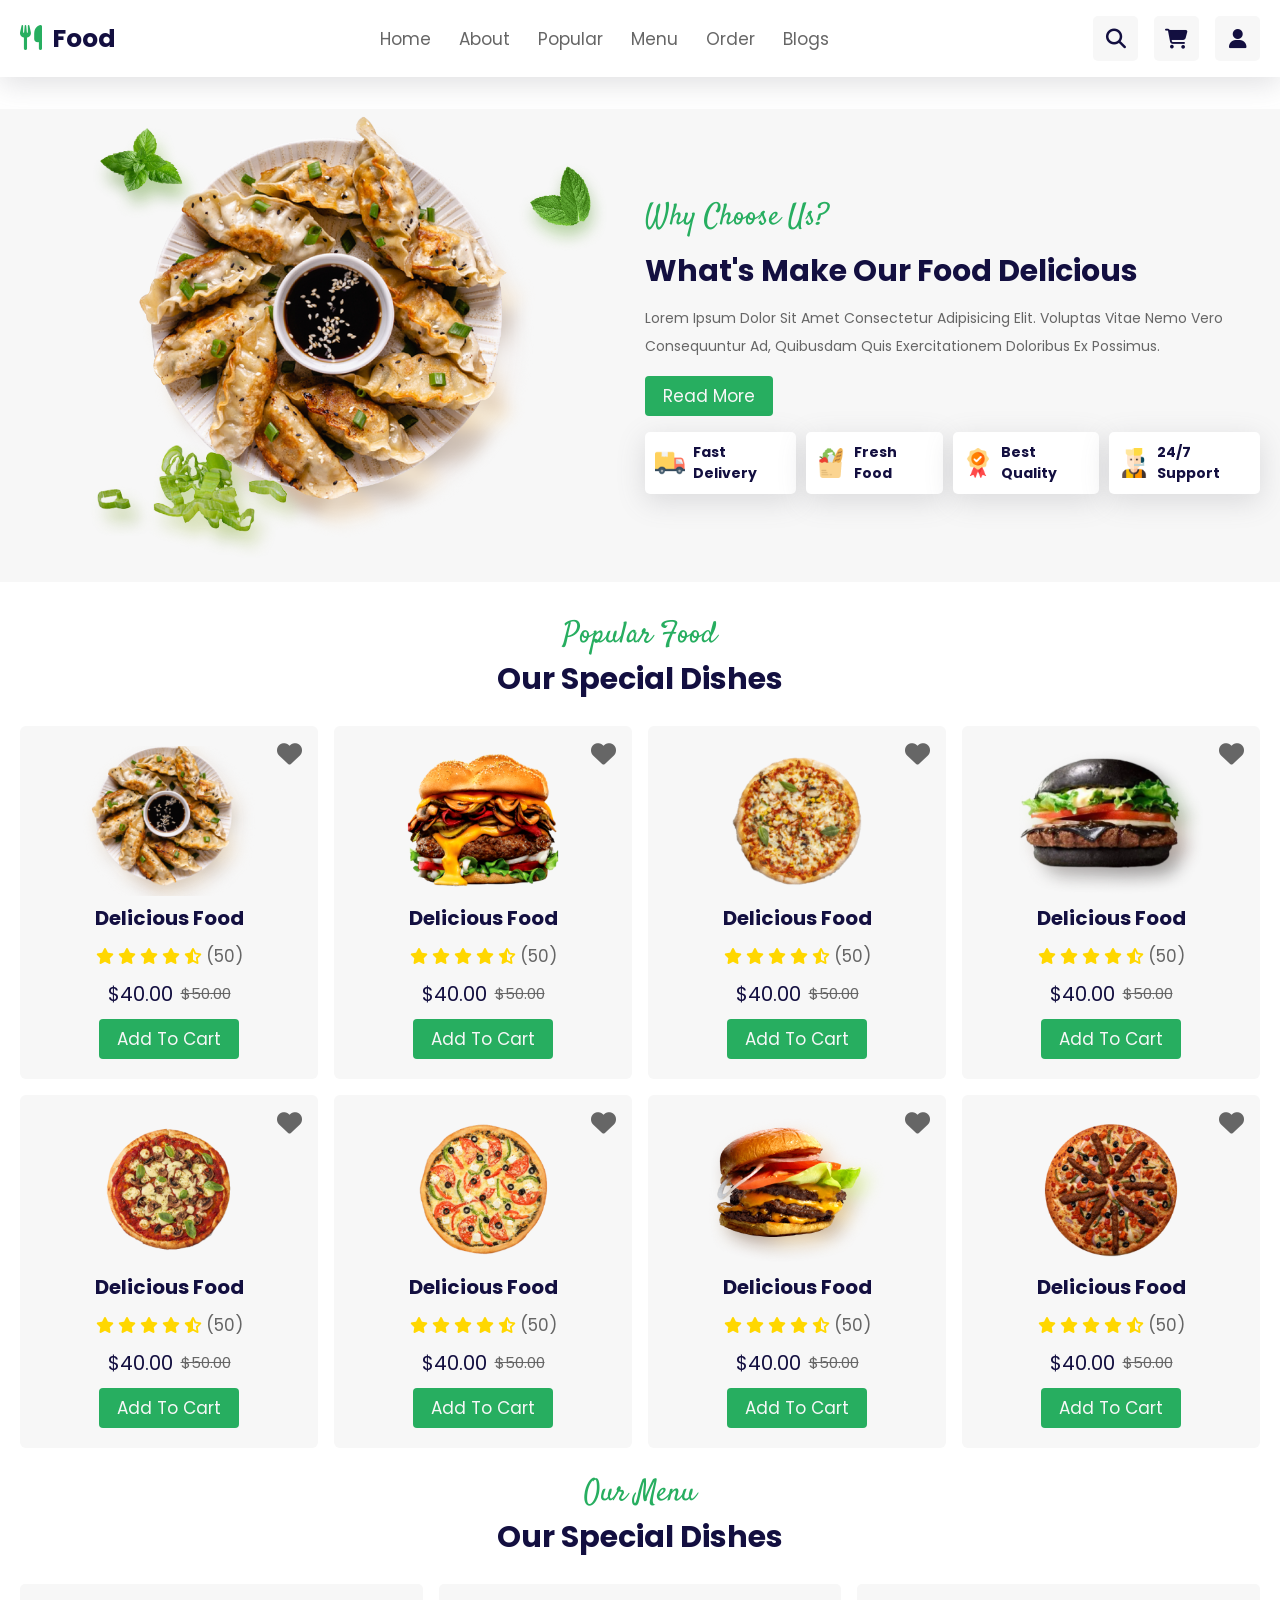
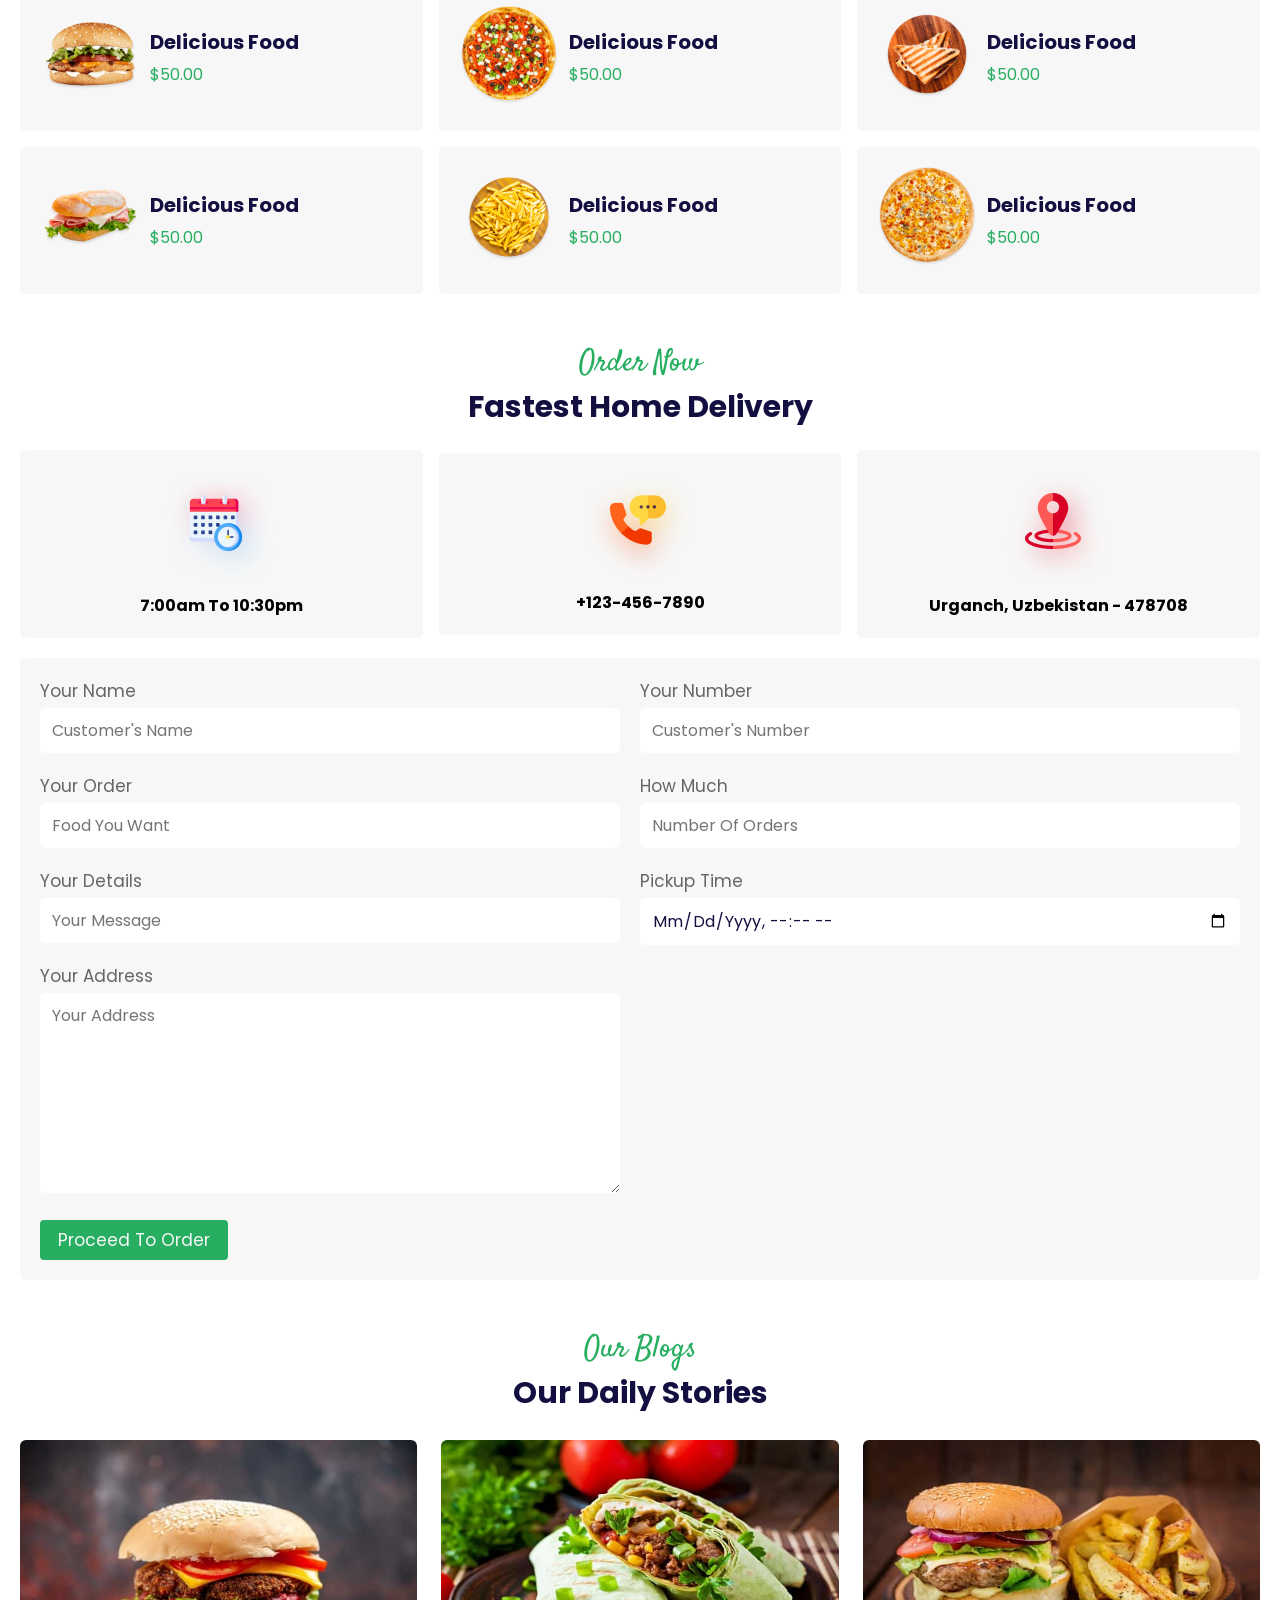
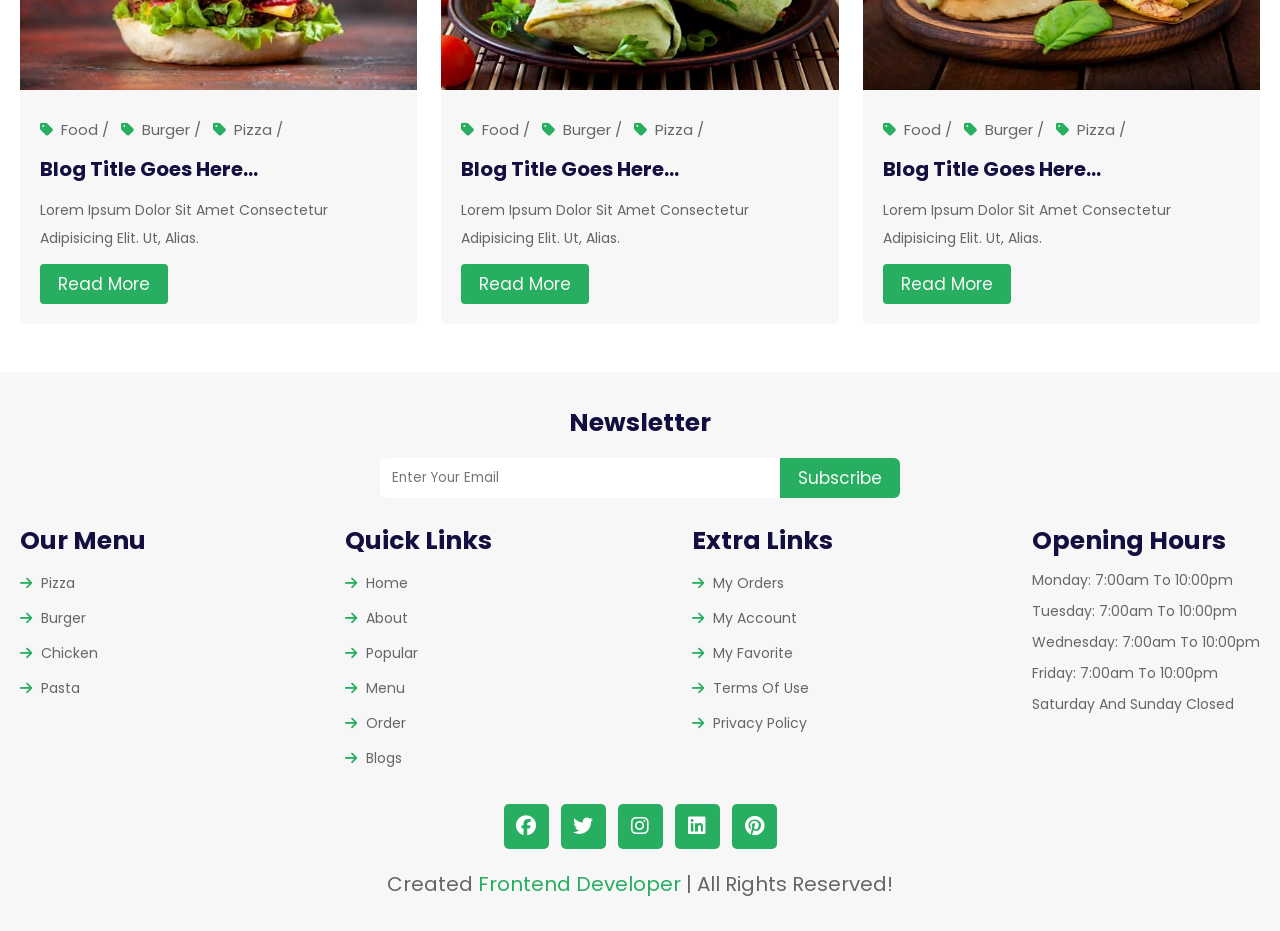
==== index.html @ 3de09784 "added food website" ====
<!DOCTYPE html>
<html lang="en">
  <head>
    <meta charset="UTF-8" />
    <meta name="viewport" content="width=device-width, initial-scale=1.0" />
    <title>Food website - Home page</title>
    <!-- Font awesome cdn link -->
    <link
      rel="stylesheet"
      href="https://cdnjs.cloudflare.com/ajax/libs/font-awesome/6.7.2/css/all.min.css"
      integrity="sha512-Evv84Mr4kqVGRNSgIGL/F/aIDqQb7xQ2vcrdIwxfjThSH8CSR7PBEakCr51Ck+w+/U6swU2Im1vVX0SVk9ABhg=="
      crossorigin="anonymous"
      referrerpolicy="no-referrer"
    />
    <!-- Favicon -->
    <link rel="shortcut icon" href="./images/favicon.jpg" type="image/x-icon" />
    <!-- CSS -->
    <link rel="stylesheet" href="./css/main.css" />
  </head>
  <body>
    <!-- Header section starts -->
    <header class="header">
      <div class="container">
        <div class="header__wrapper">
          <a href="#" class="header__logo">
            <i class="fa-solid fa-utensils"></i>
            <h2 class="header__title">Food</h2>
          </a>
          <nav class="header__navbar">
            <a href="#" class="header__link">Home</a>
            <a href="#" class="header__link">About</a>
            <a href="#" class="header__link">Popular</a>
            <a href="#" class="header__link">Menu</a>
            <a href="#" class="header__link">Order</a>
            <a href="#" class="header__link">Blogs</a>
          </nav>
          <div class="header__icons">
            <a href="./search.html" class="header__icon">
              <i class="fa-solid fa-magnifying-glass"></i>
            </a>
            <a href="./cart.html" class="header__icon">
              <i class="fa-solid fa-cart-shopping"></i>
            </a>
            <a href="./login.html" class="header__icon">
              <i class="fa-solid fa-user"></i>
            </a>
          </div>
        </div>
      </div>
    </header>
    <!-- Header section ends -->

    <!-- Category section starts -->

    <!-- Category sections ends -->

    <!-- About section starts -->
    <section class="about">
      <div class="container">
        <div class="about__wrapper">
          <div class="about__left">
            <img src="./images/about-img.png" alt="about image" />
          </div>
          <div class="about__right">
            <h3 class="about__subtitle section__subtitle">why choose us?</h3>
            <h2 class="about__title section__title">
              what's make our food delicious
            </h2>
            <p class="about__description section__description">
              Lorem ipsum dolor sit amet consectetur adipisicing elit. Voluptas
              vitae nemo vero consequuntur ad, quibusdam quis exercitationem
              doloribus ex possimus.
            </p>
            <button class="about__btn section__btn">Read more</button>
            <div class="about__cards">
              <div class="about__card">
                <img
                  class="about__card--image"
                  src="./images/serv-1.png"
                  alt="service 1 image"
                />
                <h4 class="about__card--title">fast delivery</h4>
              </div>
              <div class="about__card">
                <img
                  class="about__card--image"
                  src="./images/serv-2.png"
                  alt="service 2 image"
                />
                <h4 class="about__card--title">fresh food</h4>
              </div>
              <div class="about__card">
                <img
                  class="about__card--image"
                  src="./images/serv-3.png"
                  alt="service 3 image"
                />
                <h4 class="about__card--title">best quality</h4>
              </div>
              <div class="about__card">
                <img
                  class="about__card--image"
                  src="./images/serv-4.png"
                  alt="service 4 image"
                />
                <h4 class="about__card--title">24/7 support</h4>
              </div>
            </div>
          </div>
        </div>
      </div>
    </section>
    <!-- About section ends -->

    <!-- Popular section starts -->
    <div class="container">
      <div class="popular__wrapper">
        <div class="popular__top">
          <h3 class="popular__subtitle section__subtitle">Popular food</h3>
          <h2 class="popular__title section__title">Our special dishes</h2>
        </div>
        <div class="popular__bottom">
          <div class="popular__card">
            <span class="popular__card--heart">
              <i class="fa-solid fa-heart"></i>
            </span>
            <img
              class="popular__card--image"
              src="./images/food-1.png"
              alt="food 1 image"
            />
            <h3 class="popular__card--title">delicious food</h3>
            <div class="popular__card--stars">
              <i class="fa-solid fa-star"></i>
              <i class="fa-solid fa-star"></i>
              <i class="fa-solid fa-star"></i>
              <i class="fa-solid fa-star"></i>
              <i class="fa-solid fa-star-half-stroke"></i>
              <span>(50)</span>
            </div>
            <div class="popular__card--prices">
              <p class="popular__card--discount">$40.00</p>
              <p class="popular__card--price">$50.00</p>
            </div>
            <button class="popular__card--btn section__btn">Add to cart</button>
          </div>
          <div class="popular__card">
            <span class="popular__card--heart">
              <i class="fa-solid fa-heart"></i>
            </span>
            <img
              class="popular__card--image"
              src="./images/food-2.png"
              alt="food 2 image"
            />
            <h3 class="popular__card--title">delicious food</h3>
            <div class="popular__card--stars">
              <i class="fa-solid fa-star"></i>
              <i class="fa-solid fa-star"></i>
              <i class="fa-solid fa-star"></i>
              <i class="fa-solid fa-star"></i>
              <i class="fa-solid fa-star-half-stroke"></i>
              <span>(50)</span>
            </div>
            <div class="popular__card--prices">
              <p class="popular__card--discount">$40.00</p>
              <p class="popular__card--price">$50.00</p>
            </div>
            <button class="popular__card--btn section__btn">Add to cart</button>
          </div>
          <div class="popular__card">
            <span class="popular__card--heart">
              <i class="fa-solid fa-heart"></i>
            </span>
            <img
              class="popular__card--image"
              src="./images/food-3.png"
              alt="food 3 image"
            />
            <h3 class="popular__card--title">delicious food</h3>
            <div class="popular__card--stars">
              <i class="fa-solid fa-star"></i>
              <i class="fa-solid fa-star"></i>
              <i class="fa-solid fa-star"></i>
              <i class="fa-solid fa-star"></i>
              <i class="fa-solid fa-star-half-stroke"></i>
              <span>(50)</span>
            </div>
            <div class="popular__card--prices">
              <p class="popular__card--discount">$40.00</p>
              <p class="popular__card--price">$50.00</p>
            </div>
            <button class="popular__card--btn section__btn">Add to cart</button>
          </div>
          <div class="popular__card">
            <span class="popular__card--heart">
              <i class="fa-solid fa-heart"></i>
            </span>
            <img
              class="popular__card--image"
              src="./images/food-4.png"
              alt="food 4 image"
            />
            <h3 class="popular__card--title">delicious food</h3>
            <div class="popular__card--stars">
              <i class="fa-solid fa-star"></i>
              <i class="fa-solid fa-star"></i>
              <i class="fa-solid fa-star"></i>
              <i class="fa-solid fa-star"></i>
              <i class="fa-solid fa-star-half-stroke"></i>
              <span>(50)</span>
            </div>
            <div class="popular__card--prices">
              <p class="popular__card--discount">$40.00</p>
              <p class="popular__card--price">$50.00</p>
            </div>
            <button class="popular__card--btn section__btn">Add to cart</button>
          </div>
          <div class="popular__card">
            <span class="popular__card--heart">
              <i class="fa-solid fa-heart"></i>
            </span>
            <img
              class="popular__card--image"
              src="./images/food-5.png"
              alt="food 5 image"
            />
            <h3 class="popular__card--title">delicious food</h3>
            <div class="popular__card--stars">
              <i class="fa-solid fa-star"></i>
              <i class="fa-solid fa-star"></i>
              <i class="fa-solid fa-star"></i>
              <i class="fa-solid fa-star"></i>
              <i class="fa-solid fa-star-half-stroke"></i>
              <span>(50)</span>
            </div>
            <div class="popular__card--prices">
              <p class="popular__card--discount">$40.00</p>
              <p class="popular__card--price">$50.00</p>
            </div>
            <button class="popular__card--btn section__btn">Add to cart</button>
          </div>
          <div class="popular__card">
            <span class="popular__card--heart">
              <i class="fa-solid fa-heart"></i>
            </span>
            <img
              class="popular__card--image"
              src="./images/food-6.png"
              alt="food 6 image"
            />
            <h3 class="popular__card--title">delicious food</h3>
            <div class="popular__card--stars">
              <i class="fa-solid fa-star"></i>
              <i class="fa-solid fa-star"></i>
              <i class="fa-solid fa-star"></i>
              <i class="fa-solid fa-star"></i>
              <i class="fa-solid fa-star-half-stroke"></i>
              <span>(50)</span>
            </div>
            <div class="popular__card--prices">
              <p class="popular__card--discount">$40.00</p>
              <p class="popular__card--price">$50.00</p>
            </div>
            <button class="popular__card--btn section__btn">Add to cart</button>
          </div>
          <div class="popular__card">
            <span class="popular__card--heart">
              <i class="fa-solid fa-heart"></i>
            </span>
            <img
              class="popular__card--image"
              src="./images/food-7.png"
              alt="food 7 image"
            />
            <h3 class="popular__card--title">delicious food</h3>
            <div class="popular__card--stars">
              <i class="fa-solid fa-star"></i>
              <i class="fa-solid fa-star"></i>
              <i class="fa-solid fa-star"></i>
              <i class="fa-solid fa-star"></i>
              <i class="fa-solid fa-star-half-stroke"></i>
              <span>(50)</span>
            </div>
            <div class="popular__card--prices">
              <p class="popular__card--discount">$40.00</p>
              <p class="popular__card--price">$50.00</p>
            </div>
            <button class="popular__card--btn section__btn">Add to cart</button>
          </div>
          <div class="popular__card">
            <span class="popular__card--heart">
              <i class="fa-solid fa-heart"></i>
            </span>
            <img
              class="popular__card--image"
              src="./images/food-8.png"
              alt="food 8 image"
            />
            <h3 class="popular__card--title">delicious food</h3>
            <div class="popular__card--stars">
              <i class="fa-solid fa-star"></i>
              <i class="fa-solid fa-star"></i>
              <i class="fa-solid fa-star"></i>
              <i class="fa-solid fa-star"></i>
              <i class="fa-solid fa-star-half-stroke"></i>
              <span>(50)</span>
            </div>
            <div class="popular__card--prices">
              <p class="popular__card--discount">$40.00</p>
              <p class="popular__card--price">$50.00</p>
            </div>
            <button class="popular__card--btn section__btn">Add to cart</button>
          </div>
        </div>
      </div>
    </div>
    <!-- Popular section ends -->

    <!-- Menu section starts -->
    <div class="container">
      <div class="menu__wrapper">
        <div class="menu__top">
          <h3 class="menu__subtitle section__subtitle">Our menu</h3>
          <h2 class="menu__title section__title">Our special dishes</h2>
        </div>
        <div class="menu__bottom">
          <div class="menu__card">
            <div class="menu__card--left">
              <img src="./images/menu-1.png" alt="menu card image 1" />
            </div>
            <div class="menu__card--right">
              <h3 class="menu__card--title">Delicious food</h3>
              <p class="menu__card--price">$50.00</p>
            </div>
          </div>
          <div class="menu__card">
            <div class="menu__card--left">
              <img src="./images/menu-2.png" alt="menu card image 2" />
            </div>
            <div class="menu__card--right">
              <h3 class="menu__card--title">Delicious food</h3>
              <p class="menu__card--price">$50.00</p>
            </div>
          </div>
          <div class="menu__card">
            <div class="menu__card--left">
              <img src="./images/menu-3.png" alt="menu card image 3" />
            </div>
            <div class="menu__card--right">
              <h3 class="menu__card--title">Delicious food</h3>
              <p class="menu__card--price">$50.00</p>
            </div>
          </div>
          <div class="menu__card">
            <div class="menu__card--left">
              <img src="./images/menu-4.png" alt="menu card image 4" />
            </div>
            <div class="menu__card--right">
              <h3 class="menu__card--title">Delicious food</h3>
              <p class="menu__card--price">$50.00</p>
            </div>
          </div>
          <div class="menu__card">
            <div class="menu__card--left">
              <img src="./images/menu-5.png" alt="menu card image 5" />
            </div>
            <div class="menu__card--right">
              <h3 class="menu__card--title">Delicious food</h3>
              <p class="menu__card--price">$50.00</p>
            </div>
          </div>
          <div class="menu__card">
            <div class="menu__card--left">
              <img src="./images/menu-6.png" alt="menu card image 6" />
            </div>
            <div class="menu__card--right">
              <h3 class="menu__card--title">Delicious food</h3>
              <p class="menu__card--price">$50.00</p>
            </div>
          </div>
        </div>
      </div>
    </div>
    <!-- Menu section ends -->

    <!-- Order section starts -->
    <section class="order">
      <div class="container">
        <div class="order__wrapper">
          <div class="order__top">
            <h3 class="order__subtitle section__subtitle">Order now</h3>
            <h2 class="order__title section__title">Fastest home delivery</h2>
          </div>
          <div class="order__medium">
            <div class="order__card">
              <img
                class="order__card--image"
                src="./images/icon-1.png"
                alt="order icon 1 image"
              />
              <h4 class="order__card--title">7:00am to 10:30pm</h4>
            </div>
            <div class="order__card">
              <img
                class="order__card--image"
                src="./images/icon-2.png"
                alt="order icon 2 image"
              />
              <h4 class="order__card--title">+123-456-7890</h4>
            </div>
            <div class="order__card">
              <img
                class="order__card--image"
                src="./images/icon-3.png"
                alt="order icon 3 image"
              />
              <h4 class="order__card--title">urganch, uzbekistan - 478708</h4>
            </div>
          </div>
          <div class="order__bottom">
            <form class="order__form">
              <div class="order__form--left">
                <div class="order__form--block">
                  <label class="order__form--label" for="name">Your Name</label>
                  <input
                    class="order__form--input"
                    type="text"
                    id="name"
                    placeholder="customer's name"
                  />
                </div>
                <div class="order__form--block">
                  <label class="order__form--label" for="foodName"
                    >Your Order</label
                  >
                  <input
                    class="order__form--input"
                    type="text"
                    id="foodName"
                    placeholder="food you want"
                  />
                </div>
                <div class="order__form--block">
                  <label class="order__form--label" for="message"
                    >Your Details</label
                  >
                  <input
                    class="order__form--input"
                    type="text"
                    id="message"
                    placeholder="your message"
                  />
                </div>
                <div class="order__form--block">
                  <label class="order__form--label" for="address"
                    >Your Address</label
                  >
                  <textarea
                    class="order__form--textarea order__form--input"
                    id="address"
                    placeholder="your address"
                  ></textarea>
                </div>
                <button type="submit" class="order__form--btn section__btn">
                  Proceed to order
                </button>
              </div>
              <div class="order__form--right">
                <div class="order__form--block">
                  <label class="order__form--label" for="phoneNumber"
                    >Your Number</label
                  >
                  <input
                    class="order__form--input"
                    type="number"
                    id="phoneNumber"
                    placeholder="customer's number"
                  />
                </div>
                <div class="order__form--block">
                  <label class="order__form--label" for="orderNumber"
                    >How much</label
                  >
                  <input
                    class="order__form--input"
                    type="number"
                    id="orderNumber"
                    placeholder="number of orders"
                  />
                </div>
                <div class="order__form--block">
                  <label class="order__form--label" for="pickupTime"
                    >Pickup Time</label
                  >
                  <input
                    class="order__form--input"
                    type="datetime-local"
                    id="pickupTime"
                  />
                </div>
                <div class="order__form--location">
                  <iframe
                    src="https://www.google.com/maps/embed?pb=!1m18!1m12!1m3!1d2981.044442733924!2d60.28890351153205!3d41.65478177114727!2m3!1f0!2f0!3f0!3m2!1i1024!2i768!4f13.1!3m3!1m2!1s0x41de4968ad3966a5%3A0x35ac6c97935f113d!2sShavat%20Uztelecom!5e0!3m2!1suz!2s!4v1742819965395!5m2!1suz!2s"
                    width="600"
                    height="450"
                    style="border: 0"
                    allowfullscreen=""
                    loading="lazy"
                    referrerpolicy="no-referrer-when-downgrade"
                  ></iframe>
                </div>
              </div>
            </form>
          </div>
        </div>
      </div>
    </section>
    <!-- Order section ends -->

    <!-- Blog section starts -->
    <section class="blog">
      <div class="container">
        <div class="blog__wrapper">
          <div class="blog__top">
            <h3 class="blog__subtitle section__subtitle">Our blogs</h3>
            <h2 class="blog__title section__title">Our daily stories</h2>
          </div>
          <div class="blog__bottom">
            <div class="blog__card">
              <img
                class="blog__image"
                src="./images/blog-1.jpg"
                alt="blog 1 image"
              />
              <div class="blog__card--content">
                <div class="blog__tags">
                  <a href="#" class="blog__tag">
                    <i class="fa-solid fa-tag"></i>
                    Food /
                  </a>
                  <a href="#" class="blog__tag">
                    <i class="fa-solid fa-tag"></i>
                    Burger /
                  </a>
                  <a href="#" class="blog__tag">
                    <i class="fa-solid fa-tag"></i>
                    Pizza /
                  </a>
                </div>
                <h3 class="blog__card--title">blog title goes here...</h3>
                <p class="blog__card--description section__description">
                  Lorem ipsum dolor sit amet consectetur adipisicing elit. Ut,
                  alias.
                </p>
                <button class="blog__card--btn section__btn">Read More</button>
              </div>
            </div>
            <div class="blog__card">
              <img
                class="blog__image"
                src="./images/blog-2.jpg"
                alt="blog 2 image"
              />
              <div class="blog__card--content">
                <div class="blog__tags">
                  <a href="#" class="blog__tag">
                    <i class="fa-solid fa-tag"></i>
                    Food /
                  </a>
                  <a href="#" class="blog__tag">
                    <i class="fa-solid fa-tag"></i>
                    Burger /
                  </a>
                  <a href="#" class="blog__tag">
                    <i class="fa-solid fa-tag"></i>
                    Pizza /
                  </a>
                </div>
                <h3 class="blog__card--title">blog title goes here...</h3>
                <p class="blog__card--description section__description">
                  Lorem ipsum dolor sit amet consectetur adipisicing elit. Ut,
                  alias.
                </p>
                <button class="blog__card--btn section__btn">Read More</button>
              </div>
            </div>
            <div class="blog__card">
              <img
                class="blog__image"
                src="./images/blog-3.jpg"
                alt="blog 3 image"
              />
              <div class="blog__card--content">
                <div class="blog__tags">
                  <a href="#" class="blog__tag">
                    <i class="fa-solid fa-tag"></i>
                    Food /
                  </a>
                  <a href="#" class="blog__tag">
                    <i class="fa-solid fa-tag"></i>
                    Burger /
                  </a>
                  <a href="#" class="blog__tag">
                    <i class="fa-solid fa-tag"></i>
                    Pizza /
                  </a>
                </div>
                <h3 class="blog__card--title">blog title goes here...</h3>
                <p class="blog__card--description section__description">
                  Lorem ipsum dolor sit amet consectetur adipisicing elit. Ut,
                  alias.
                </p>
                <button class="blog__card--btn section__btn">Read More</button>
              </div>
            </div>
          </div>
        </div>
      </div>
    </section>
    <!-- Blog section ends -->

    <!-- Footer section starts -->
    <footer class="footer">
      <div class="container">
        <div class="footer__wrapper">
          <div class="footer__top">
            <h3 class="footer__top--title">Newsletter</h3>
            <form class="footer__top--form">
              <input
                class="footer__top--input"
                type="email"
                placeholder="enter your email"
              />
              <button type="submit" class="footer__top--btn section__btn">
                Subscribe
              </button>
            </form>
          </div>
          <div class="footer__medium">
            <div class="footer__medium--box">
              <h3 class="footer__medium--title">Our menu</h3>
              <ul class="footer__medium--list">
                <li class="footer__medium--item">
                  <a href="#" class="footer__medium--link">
                    <i class="fa-solid fa-arrow-right"></i>
                    Pizza
                  </a>
                </li>
                <li class="footer__medium--item">
                  <a href="#" class="footer__medium--link">
                    <i class="fa-solid fa-arrow-right"></i>
                    Burger
                  </a>
                </li>
                <li class="footer__medium--item">
                  <a href="#" class="footer__medium--link">
                    <i class="fa-solid fa-arrow-right"></i>
                    Chicken
                  </a>
                </li>
                <li class="footer__medium--item">
                  <a href="#" class="footer__medium--link">
                    <i class="fa-solid fa-arrow-right"></i>
                    Pasta
                  </a>
                </li>
              </ul>
            </div>
            <div class="footer__medium--box">
              <h3 class="footer__medium--title">Quick Links</h3>
              <ul class="footer__medium--list">
                <li class="footer__medium--item">
                  <a href="#" class="footer__medium--link">
                    <i class="fa-solid fa-arrow-right"></i>
                    Home
                  </a>
                </li>
                <li class="footer__medium--item">
                  <a href="#" class="footer__medium--link">
                    <i class="fa-solid fa-arrow-right"></i>
                    About
                  </a>
                </li>
                <li class="footer__medium--item">
                  <a href="#" class="footer__medium--link">
                    <i class="fa-solid fa-arrow-right"></i>
                    Popular
                  </a>
                </li>
                <li class="footer__medium--item">
                  <a href="#" class="footer__medium--link">
                    <i class="fa-solid fa-arrow-right"></i>
                    Menu
                  </a>
                </li>
                <li class="footer__medium--item">
                  <a href="#" class="footer__medium--link">
                    <i class="fa-solid fa-arrow-right"></i>
                    Order
                  </a>
                </li>
                <li class="footer__medium--item">
                  <a href="#" class="footer__medium--link">
                    <i class="fa-solid fa-arrow-right"></i>
                    Blogs
                  </a>
                </li>
              </ul>
            </div>
            <div class="footer__medium--box">
              <h3 class="footer__medium--title">Extra Links</h3>
              <ul class="footer__medium--list">
                <li class="footer__medium--item">
                  <a href="#" class="footer__medium--link">
                    <i class="fa-solid fa-arrow-right"></i>
                    My orders
                  </a>
                </li>
                <li class="footer__medium--item">
                  <a href="#" class="footer__medium--link">
                    <i class="fa-solid fa-arrow-right"></i>
                    My account
                  </a>
                </li>
                <li class="footer__medium--item">
                  <a href="#" class="footer__medium--link">
                    <i class="fa-solid fa-arrow-right"></i>
                    My favorite
                  </a>
                </li>
                <li class="footer__medium--item">
                  <a href="#" class="footer__medium--link">
                    <i class="fa-solid fa-arrow-right"></i>
                    Terms of use
                  </a>
                </li>
                <li class="footer__medium--item">
                  <a href="#" class="footer__medium--link">
                    <i class="fa-solid fa-arrow-right"></i>
                    Privacy Policy
                  </a>
                </li>
              </ul>
            </div>
            <div class="footer__medium--box">
              <h3 class="footer__medium--title">Opening hours</h3>
              <div class="footer__medium--texts">
                <p class="footer__medium--text">monday: 7:00am to 10:00pm</p>
                <p class="footer__medium--text">tuesday: 7:00am to 10:00pm</p>
                <p class="footer__medium--text">wednesday: 7:00am to 10:00pm</p>
                <p class="footer__medium--text">friday: 7:00am to 10:00pm</p>
                <p class="footer__medium--text">saturday and sunday closed</p>
              </div>
            </div>
          </div>
          <div class="footer__bottom">
            <div class="footer__bottom--socials">
              <a href="#" class="footer__bottom--link">
                <i class="fa-brands fa-facebook"></i>
              </a>
              <a href="#" class="footer__bottom--link">
                <i class="fa-brands fa-twitter"></i>
              </a>
              <a href="#" class="footer__bottom--link">
                <i class="fa-brands fa-instagram"></i>
              </a>
              <a href="#" class="footer__bottom--link">
                <i class="fa-brands fa-linkedin"></i>
              </a>
              <a href="#" class="footer__bottom--link">
                <i class="fa-brands fa-pinterest"></i>
              </a>
            </div>
            <p class="footer__bottom--text">
              created
              <a href="https://t.me/asadbekjs" target="_blank"
                >frontend developer</a
              >
              | all rights reserved!
            </p>
          </div>
        </div>
      </div>
    </footer>
    <!-- Footer section ends -->
  </body>
</html>
---- css/main.css ----
/* Google Fonts */
@import url("https://fonts.googleapis.com/css2?family=Poppins:ital,wght@0,100;0,200;0,300;0,400;0,500;0,600;0,700;0,800;0,900;1,100;1,200;1,300;1,400;1,500;1,600;1,700;1,800;1,900&display=swap");
@import url("https://fonts.googleapis.com/css2?family=Satisfy&display=swap");
/* Core styles */
/* Universal selector */
* {
  font-family: "Poppins", sans-serif;
  margin: 0;
  padding: 0;
  box-sizing: border-box;
  transition: all 0.4s linear;
  text-transform: capitalize;
}
.container {
  max-width: 1240px;
  margin: 0 auto;
}
a {
  text-decoration: none;
}
ul {
  list-style-type: none;
}
.section__subtitle {
  font-family: "Satisfy", cursive;
  color: #27ae60;
  font-size: 30px;
  font-weight: 400;
}
.section__title {
  font-size: 30px;
  color: #130f40;
}
.section__btn {
  background-color: #27ae60;
  border: none;
  padding: 7px 18px;
  font-size: 17px;
  border-radius: 4px;
  color: #f7f7f7;
  cursor: pointer;
}
.section__btn:hover {
  background-color: #130f40;
}
.section__description {
  font-size: 14px;
  color: #666;
  line-height: 2;
}
/* Header section styles */
.header {
  padding: 16px 0;
  box-shadow: rgba(100, 100, 111, 0.2) 0px 7px 29px 0px;
}
.header__logo {
  display: flex;
  align-items: center;
  gap: 10px;
}
.header__logo > i {
  color: #27ae60;
  font-size: 25px;
}
.header__title {
  font-size: 25px;
  color: #130f40;
}
.header__wrapper {
  display: flex;
  justify-content: space-between;
  align-items: center;
}
.header__navbar {
  display: flex;
  align-items: center;
  gap: 28px;
}
.header__link {
  color: #666;
  font-size: 17px;
}
.header__link:hover {
  color: #27ae60;
}
.header__icons {
  display: flex;
  align-items: center;
  gap: 16px;
}
.header__icon {
  width: 45px;
  height: 45px;
  background-color: #f7f7f7;
  border-radius: 5px;
  display: flex;
  align-items: center;
  justify-content: center;
}
.header__icon > i {
  color: #130f40;
  font-size: 20px;
}
.header__icon:hover {
  background-color: #27ae60;
}
.header__icon:hover > i {
  color: #f7f7f7;
}
/* About section styles */
.about {
  background-color: #f7f7f7;
  margin: 32px 0;
}
.about__wrapper,
.about__cards {
  display: flex;
  align-items: center;
  justify-content: space-between;
  gap: 10px;
}
.about__left,
.about__right {
  flex: 1;
}
.about__left > img {
  width: 100%;
}
.about__title {
  margin: 10px 0;
}
.about__btn {
  margin: 16px 0;
}
.about__card {
  background-color: #fff;
  display: flex;
  align-items: center;
  gap: 8px;
  border-radius: 5px;
  padding: 10px;
  box-shadow: rgba(100, 100, 111, 0.2) 0px 7px 29px 0px;
}
.about__card--image {
  height: 30px;
  width: 30px;
}
.about__card--title {
  font-size: 14px;
  color: #130f40;
}
/* Popular section styles */
.popular__top {
  text-align: center;
  margin: 24px 0;
}
.popular__bottom {
  display: flex;
  flex-wrap: wrap;
  align-items: center;
  justify-content: space-between;
  gap: 16px;
}
.popular__card {
  position: relative;
  width: calc((1240px - 16px * 3) / 4);
  background-color: #f7f7f7;
  border-radius: 6px;
  text-align: center;
  padding: 20px;
}
.popular__card--heart {
  position: absolute;
  top: 10px;
  right: 16px;
  font-size: 25px;
  color: #666;
  cursor: pointer;
}
.popular__card--image {
  height: 150px;
}
.popular__card--title {
  font-size: 20px;
  color: #130f40;
  margin-bottom: 10px;
}
.popular__card--stars > i {
  color: gold;
}
.popular__card--stars > span {
  color: #666;
  font-size: 17px;
}
.popular__card--prices {
  margin: 10px 0;
  display: flex;
  align-items: center;
  justify-content: center;
  gap: 8px;
}
.popular__card--discount {
  font-size: 20px;
  color: #130f40;
}
.popular__card--price {
  text-decoration: line-through;
  font-size: 15px;
  color: #666;
}
/* Menu section styles */
/* Class selector */
.menu__top {
  text-align: center;
  margin: 24px 0;
}
.menu__bottom {
  margin-top: 24px;
  display: flex;
  justify-content: space-between;
  align-items: center;
  flex-wrap: wrap;
  gap: 16px;
}
.menu__card {
  width: calc((1240px - 16px * 2) / 3);
  background-color: #f7f7f7;
  display: flex;
  align-items: center;
  gap: 10px;
  padding: 20px;
  border-radius: 5px;
  transition: all 0.5s linear;
}
.menu__card:hover {
  background-color: #130f40;
}
/* Descendent combinator */
.menu__card:hover .menu__card--title {
  color: #f7f7f7;
}
/* Child combinator */
.menu__card--left > img {
  height: 100px;
}
.menu__card--title {
  font-size: 20px;
  color: #130f40;
  margin-bottom: 5px;
}
.menu__card--price {
  color: #27ae60;
}
/* Order section styles */
.order {
  margin: 48px 0;
}
.order__top {
  text-align: center;
}
.order__medium {
  margin: 20px 0;
  display: flex;
  justify-content: space-between;
  align-items: center;
  gap: 16px;
}
.order__card {
  flex: 1;
  background-color: #f7f7f7;
  text-align: center;
  padding: 20px;
  border-radius: 6px;
}
.order__bottom {
  background-color: #f7f7f7;
  padding: 20px;
  border-radius: 6px;
}
.order__form {
  display: flex;
  justify-content: space-between;
  gap: 20px;
}
.order__form--left,
.order__form--right {
  flex: 1;
}
.order__form--block {
  margin-bottom: 20px;
}
.order__form--label {
  display: block;
  color: #666;
  font-size: 17px;
}
.order__form--input {
  margin-top: 4px;
  width: 100%;
  padding: 10px 12px;
  border-radius: 5px;
  border: none;
  outline: none;
  font-size: 16px;
  color: #130f40;
}
.order__form--textarea {
  height: 200px;
}
.order__form--location > iframe {
  border-radius: 6px;
  height: 230px;
}
/* Blog section styles */
.blog {
  margin: 48px 0;
}
.blog__top {
  text-align: center;
  margin: 24px 0;
}
.blog__bottom {
  display: flex;
  align-items: center;
  justify-content: space-between;
  gap: 24px;
}
.blog__card {
  flex: 1;
  background-color: #f7f7f7;
  border-radius: 6px;
}
.blog__card:hover {
  transform: scale(1.05);
}
.blog__image {
  border-radius: 6px 6px 0 0;
  width: 100%;
  height: 250px;
}
.blog__card--content {
  padding: 20px;
}
.blog__tag {
  color: #666;
  font-size: 15px;
  margin-right: 8px;
}
.blog__tag > i {
  color: #27ae60;
  margin-right: 4px;
}
.blog__card--title {
  font-size: 20px;
  color: #130f40;
  margin-top: 12px;
}
.blog__card--description {
  margin: 12px 0;
}
/* Footer section styles */
.footer {
  background-color: #f7f7f7;
  padding: 32px 0;
}
.footer__top {
  text-align: center;
}
.footer__medium {
  margin: 24px 0;
  display: flex;
  justify-content: space-between;
}
.footer__top--title {
  font-size: 25px;
  color: #130f40;
  margin-bottom: 16px;
}
.footer__top--form {
  display: flex;
  align-items: center;
  justify-content: center;
}
.footer__top--input {
  padding: 10px 12px;
  width: 400px;
  border: none;
  border-radius: 6px 0 0 6px;
  outline: none;
}
.footer__top--btn {
  border-radius: 0 6px 6px 0;
}
.footer__medium--title {
  font-size: 25px;
  color: #130f40;
  margin-bottom: 10px;
}
.footer__medium--item {
  margin-bottom: 10px;
}
.footer__medium--link {
  color: #666;
  font-size: 14px;
}
.footer__medium--link > i {
  color: #27ae60;
  margin-right: 5px;
}
.footer__medium--link:hover {
  color: #27ae60;
}
.footer__medium--link:hover > i {
  margin-right: 15px;
}
.footer__medium--text {
  color: #666;
  font-size: 14px;
  margin-bottom: 10px;
}
.footer__bottom {
  text-align: center;
}
.footer__bottom--socials {
  display: flex;
  align-items: center;
  justify-content: center;
  gap: 12px;
}
.footer__bottom--link {
  background-color: #27ae60;
  height: 45px;
  width: 45px;
  border-radius: 5px;
  display: flex;
  align-items: center;
  justify-content: center;
  font-size: 20px;
  color: #fff;
}
.footer__bottom--text {
  margin-top: 20px;
  font-size: 20px;
  color: #666;
}
.footer__bottom--text > a {
  color: #27ae60;
}
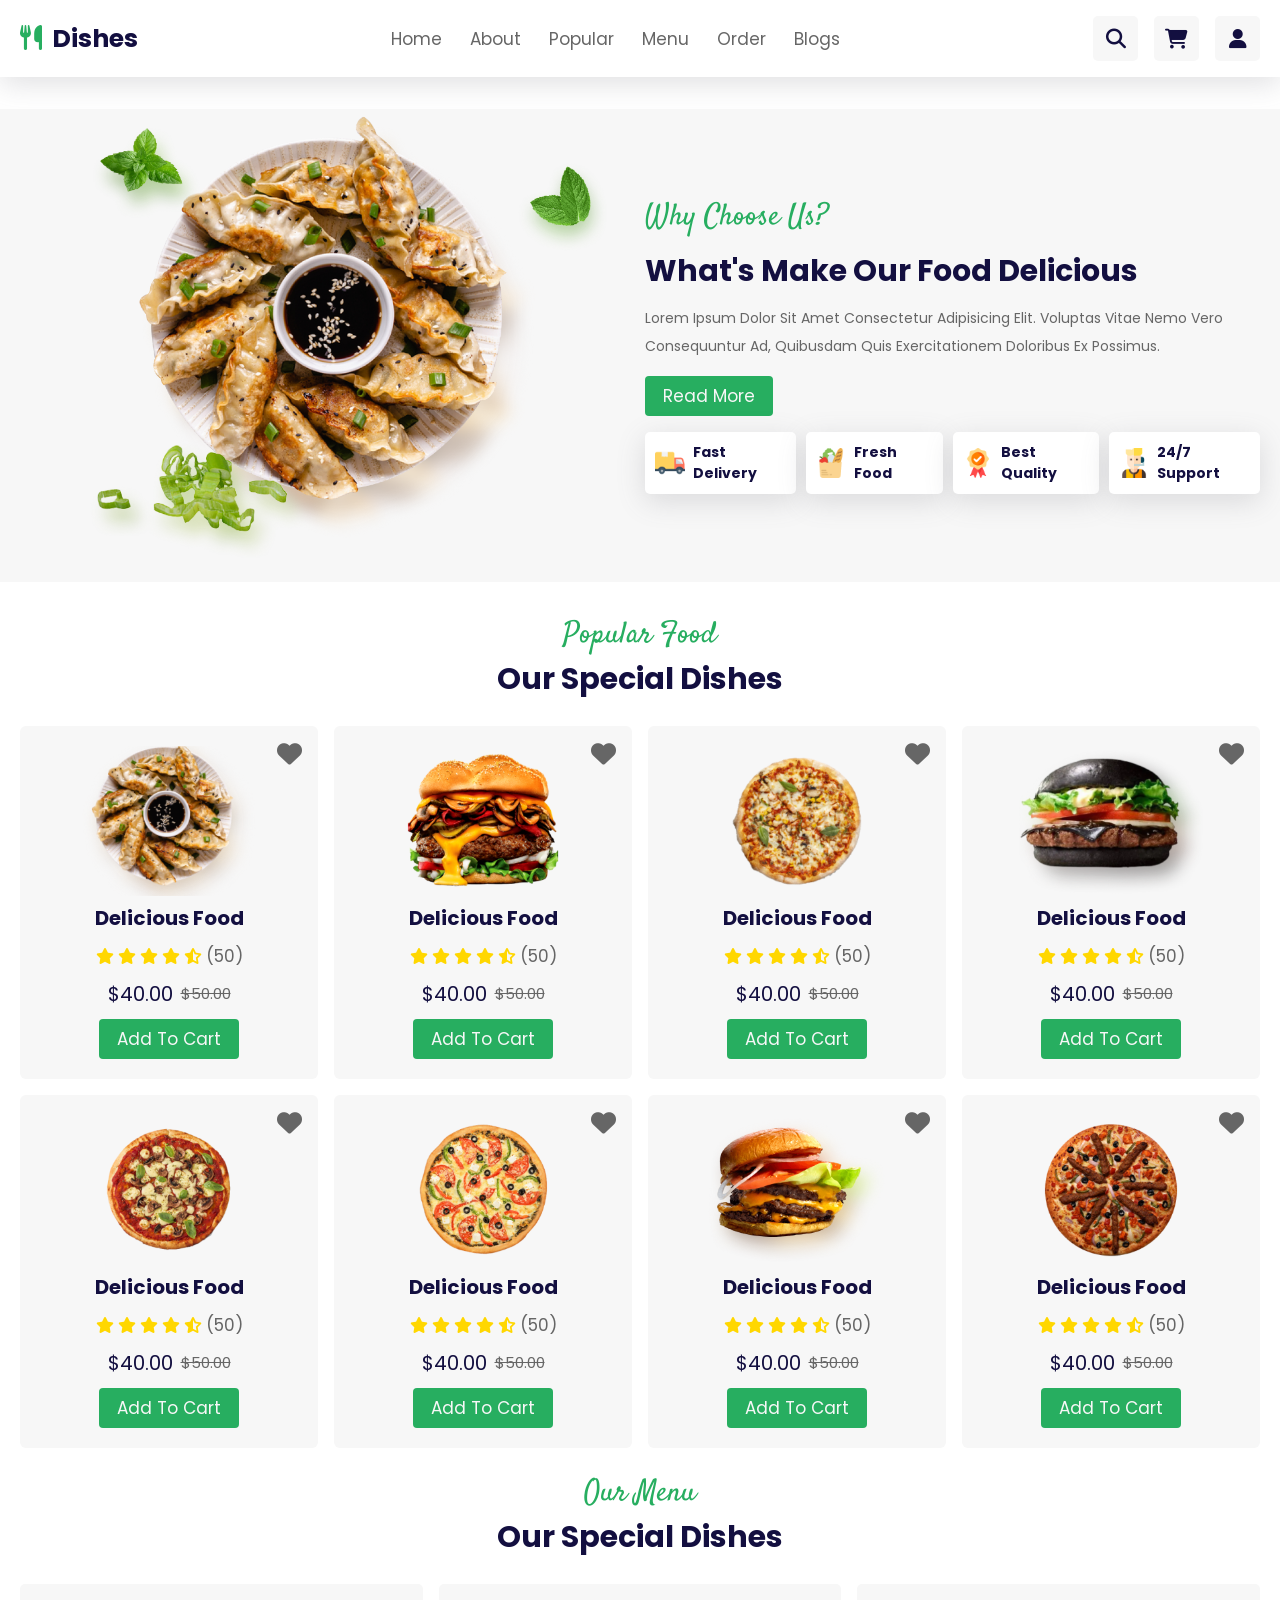
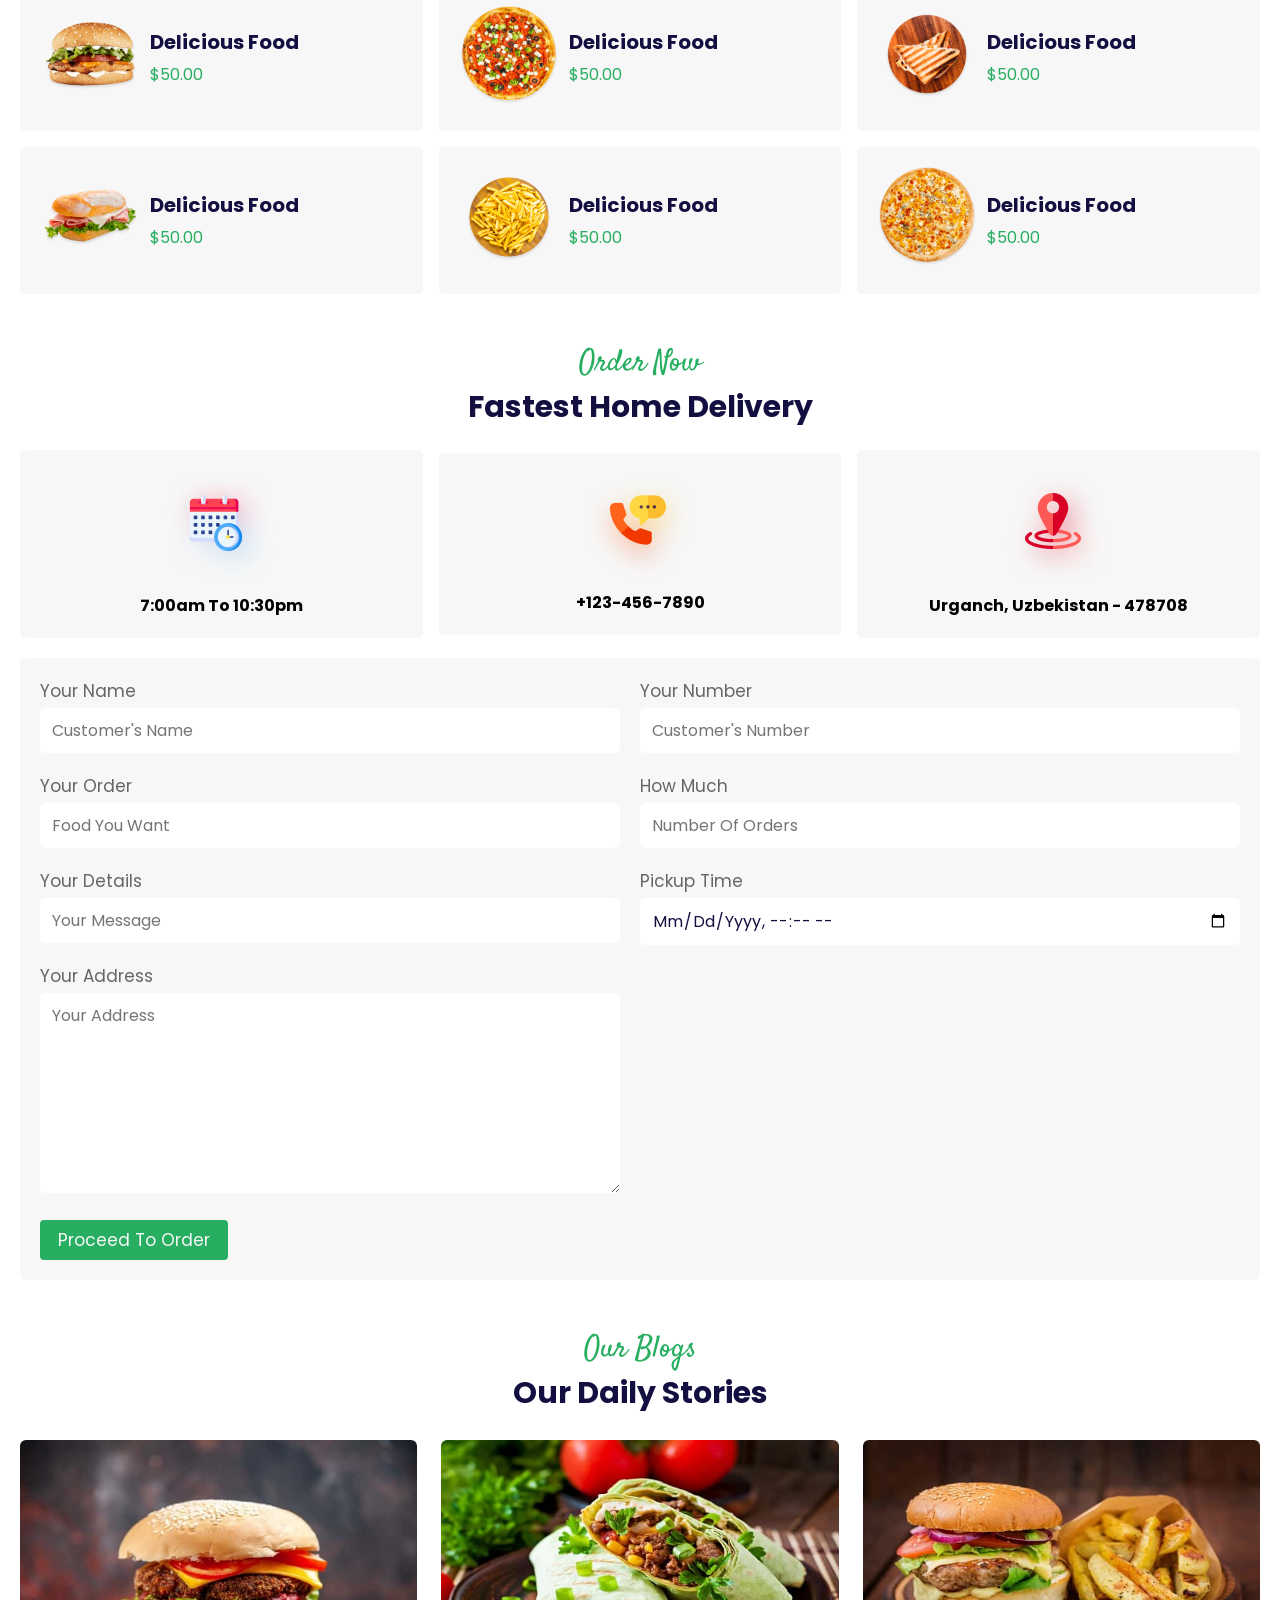
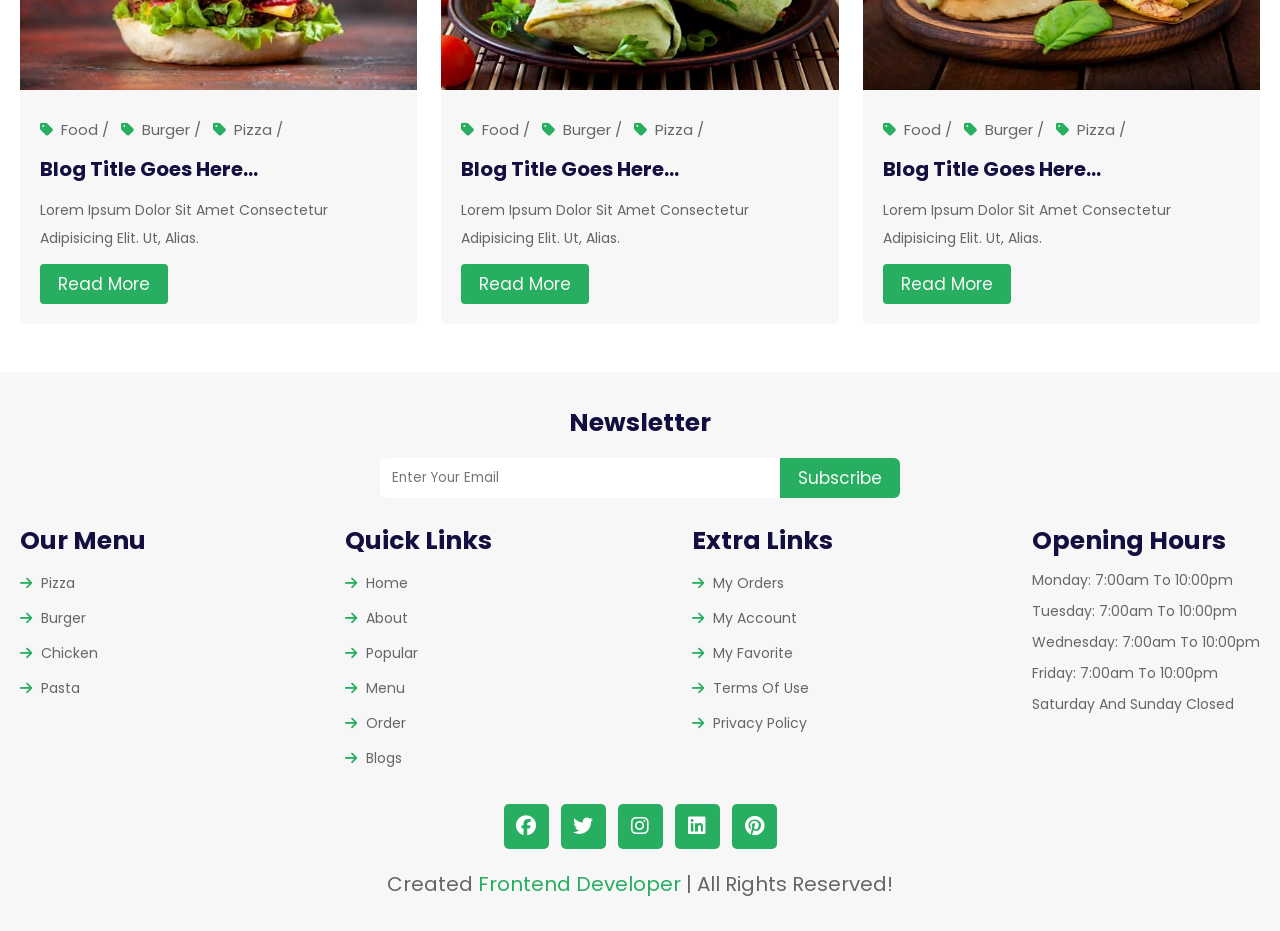
==== commit 69e0d459: "replaced food text to dishes text" ====
--- a/index.html
+++ b/index.html
@@ -24,7 +24,7 @@
         <div class="header__wrapper">
           <a href="#" class="header__logo">
             <i class="fa-solid fa-utensils"></i>
-            <h2 class="header__title">Food</h2>
+            <h2 class="header__title">dishes</h2>
           </a>
           <nav class="header__navbar">
             <a href="#" class="header__link">Home</a>
